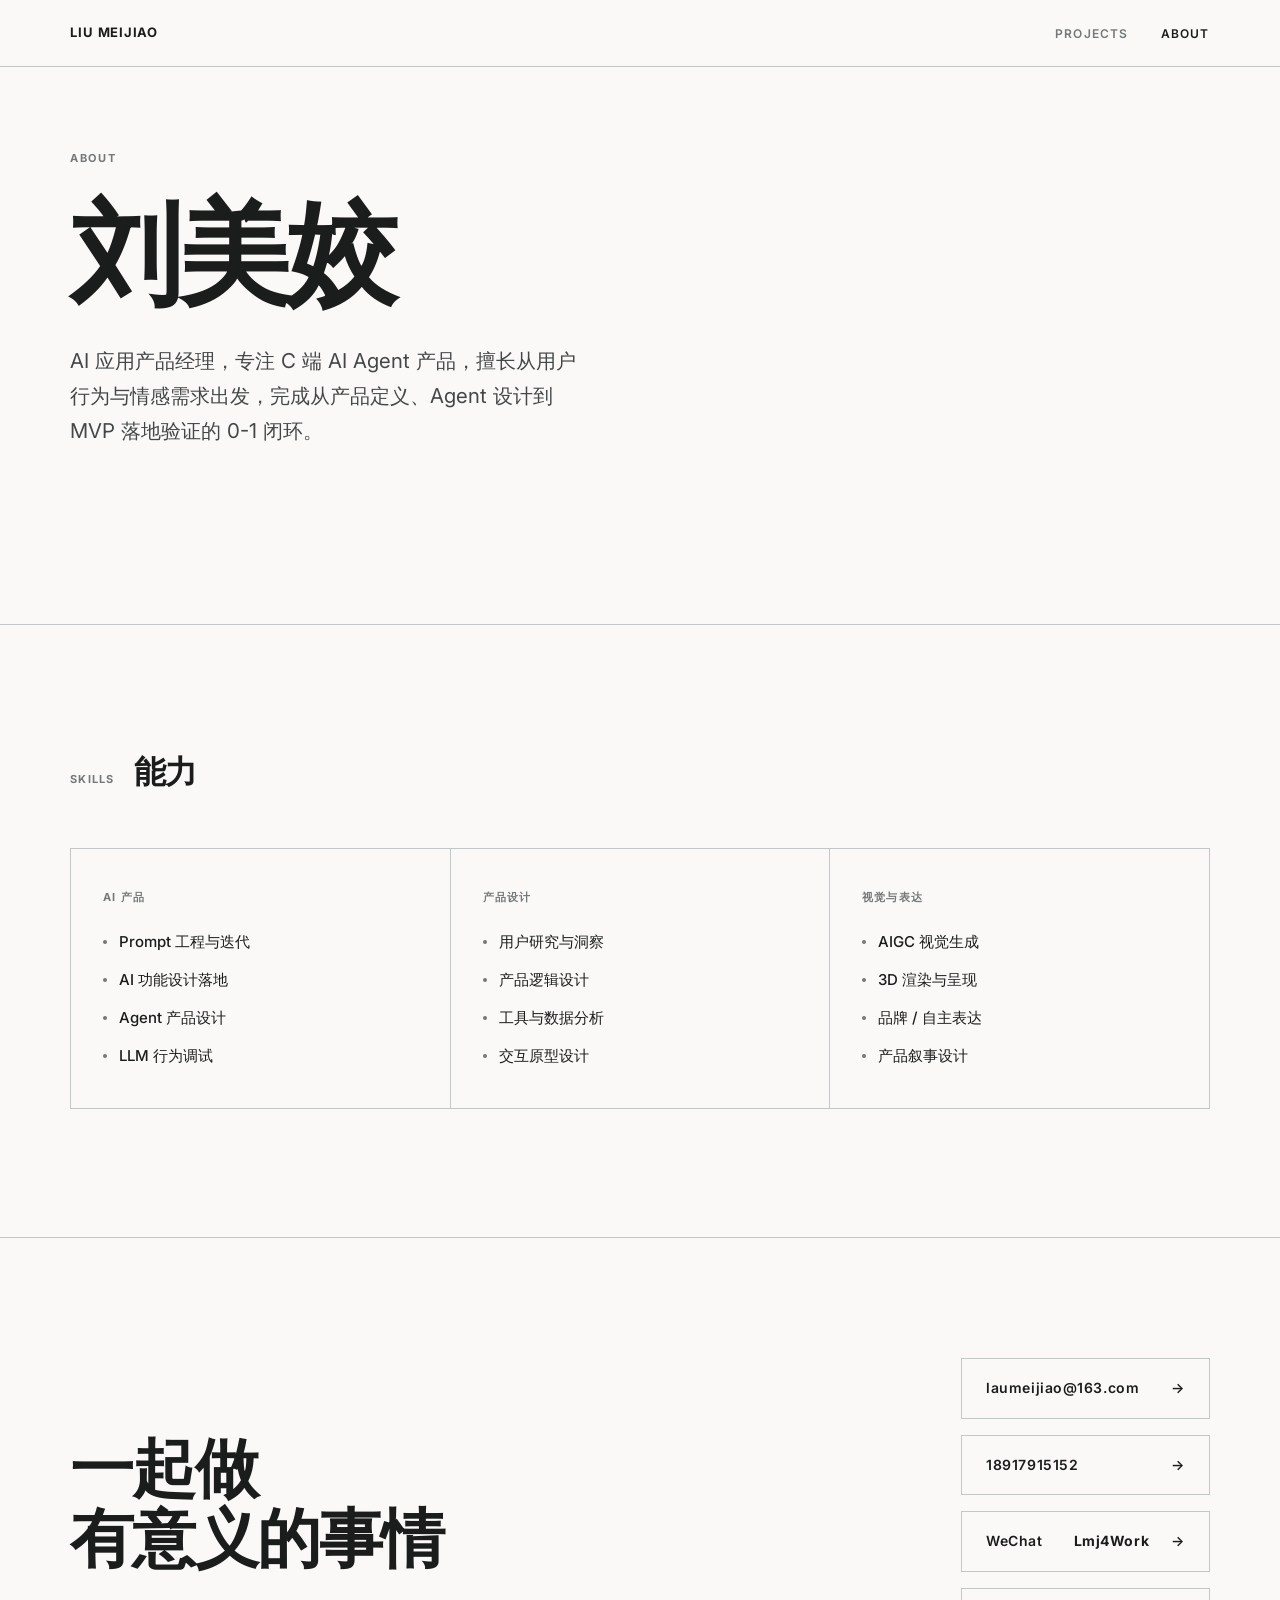
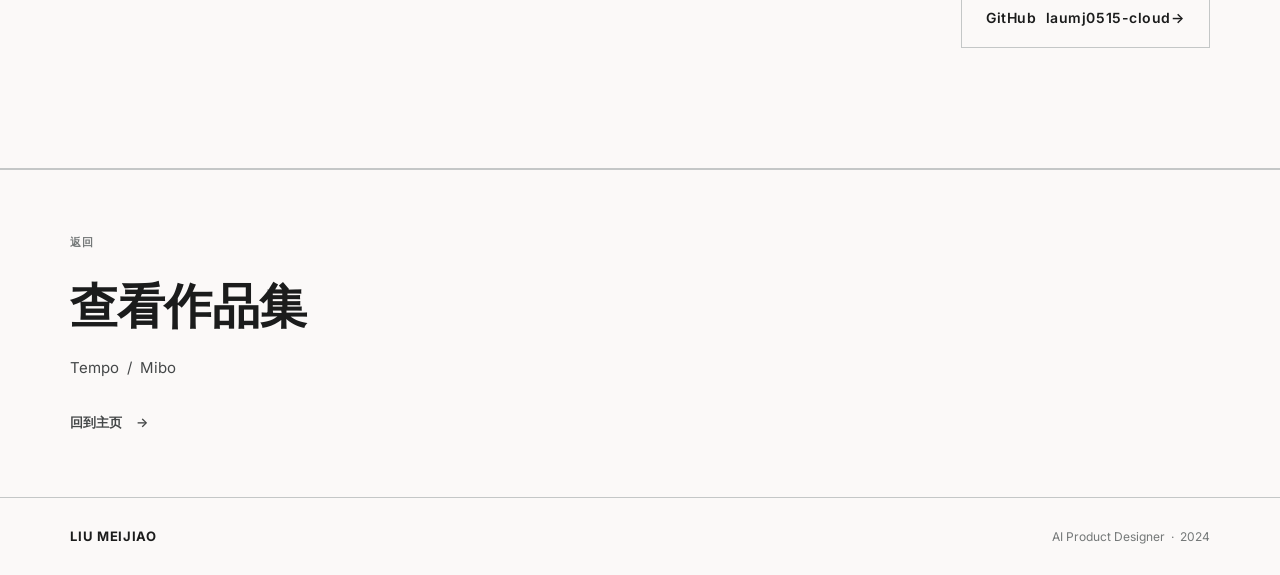
==== about.html @ 86ab89c8 "Initial commit — portfolio with AI chat" ====
<!DOCTYPE html>
<html lang="zh-CN">
<head>
  <meta charset="UTF-8">
  <meta name="viewport" content="width=device-width, initial-scale=1.0">
  <title>About — 刘美姣</title>
  <link rel="stylesheet" href="style.css">
</head>
<body>

  <nav class="nav">
    <a href="index.html" class="nav-logo">Liu Meijiao</a>
    <ul class="nav-links">
      <li><a href="index.html#projects">Projects</a></li>
      <li><a href="about.html" class="active">About</a></li>
    </ul>
  </nav>

  <!-- HERO -->
  <header class="page-hero">
    <p class="ph-label reveal">About</p>
    <h1 class="ph-title reveal">刘美姣</h1>
    <p class="ph-desc reveal">
      AI 应用产品经理，专注 C 端 AI Agent 产品，擅长从用户行为与情感需求出发，完成从产品定义、Agent 设计到 MVP 落地验证的 0-1 闭环。
    </p>
  </header>

  <!-- SKILLS -->
  <section class="section reveal">
    <div class="section-header">
      <span class="s-num">Skills</span>
      <h2 class="s-title">能力</h2>
    </div>
    <div class="skill-grid">
      <div class="skill-col">
        <h3>AI 产品</h3>
        <ul>
          <li>Prompt 工程与迭代</li>
          <li>AI 功能设计落地</li>
          <li>Agent 产品设计</li>
          <li>LLM 行为调试</li>
        </ul>
      </div>
      <div class="skill-col">
        <h3>产品设计</h3>
        <ul>
          <li>用户研究与洞察</li>
          <li>产品逻辑设计</li>
          <li>工具与数据分析</li>
          <li>交互原型设计</li>
        </ul>
      </div>
      <div class="skill-col">
        <h3>视觉与表达</h3>
        <ul>
          <li>AIGC 视觉生成</li>
          <li>3D 渲染与呈现</li>
          <li>品牌 / 自主表达</li>
          <li>产品叙事设计</li>
        </ul>
      </div>
    </div>
  </section>

  <!-- CONTACT -->
  <section class="contact-section reveal">
    <h2 class="contact-title">一起做<br>有意义的事情</h2>
    <div class="contact-links">
      <a href="mailto:laumeijiao@163.com" class="contact-link">laumeijiao@163.com</a>
      <a href="tel:18917915152" class="contact-link">18917915152</a>
      <div class="contact-link" style="cursor:default;">WeChat &nbsp;<strong>Lmj4Work</strong></div>
      <a href="https://github.com/laumj0515-cloud" target="_blank" class="contact-link">GitHub &nbsp;laumj0515-cloud</a>
    </div>
  </section>

  <!-- BACK TO PROJECTS -->
  <a href="index.html" class="next-card" style="border-top: 1px solid var(--outline);">
    <p class="nc-label">返回</p>
    <h2 class="nc-title">查看作品集</h2>
    <p class="nc-sub">Tempo &nbsp;/&nbsp; Mibo</p>
    <span class="nc-arrow">回到主页</span>
  </a>

  <footer>
    <span class="f-logo">Liu Meijiao</span>
    <span class="f-copy">AI Product Designer &nbsp;·&nbsp; 2024</span>
  </footer>

  <script>
    const io = new IntersectionObserver(entries => {
      entries.forEach(e => { if (e.isIntersecting) { e.target.classList.add('visible'); io.unobserve(e.target); } });
    }, { threshold: 0.05 });
    document.querySelectorAll('.reveal').forEach(el => io.observe(el));
    setTimeout(() => {
      document.querySelectorAll('.reveal:not(.visible)').forEach(el => {
        if (el.getBoundingClientRect().top < window.innerHeight * 1.1) el.classList.add('visible');
      });
    }, 50);
  </script>

</body>
</html>
---- style.css ----
@import url('https://fonts.googleapis.com/css2?family=Inter:ital,wght@0,300;0,400;0,500;0,600;0,700;0,800;0,900;1,400&display=swap');

/* =========================================
   DESIGN SYSTEM — Meijiao Portfolio
   ========================================= */

:root {
  --bg:           #fbf9f8;
  --ink:          #1b1c1c;
  --ink-2:        #444748;
  --ink-3:        #747878;
  --outline:      #c4c7c7;
  --surface-low:  #f5f3f3;
  --surface:      #efeded;
  --dark:         #1b1c1c;
  --dark-2:       #303031;
  --mibo-warm:    #f5ede0;

  --font: 'Inter', 'PingFang SC', -apple-system, sans-serif;

  --margin:    clamp(24px, 5.5vw, 80px);
  --max-w:     1440px;
  --ease:      cubic-bezier(0.16, 1, 0.3, 1);
}

*, *::before, *::after { box-sizing: border-box; margin: 0; padding: 0; }

html { scroll-behavior: smooth; }

body {
  background: var(--bg);
  color: var(--ink);
  font-family: var(--font);
  font-size: 16px;
  line-height: 1.6;
  -webkit-font-smoothing: antialiased;
  overflow-x: hidden;
}

img { display: block; width: 100%; height: auto; }
a { color: inherit; text-decoration: none; }

/* ——— Fade-in ——— */
.reveal {
  opacity: 0;
  transform: translateY(24px);
  transition: opacity 0.7s var(--ease), transform 0.7s var(--ease);
}
.reveal.visible {
  opacity: 1;
  transform: none;
}

/* ——————————————————————————
   NAV
—————————————————————————— */
.nav {
  position: fixed;
  top: 0; left: 0; right: 0;
  z-index: 100;
  display: flex;
  align-items: center;
  justify-content: space-between;
  padding: 20px var(--margin);
  background: rgba(251,249,248,0.92);
  backdrop-filter: blur(12px);
  border-bottom: 1px solid var(--outline);
}
.nav-logo {
  font-size: 13px;
  font-weight: 700;
  letter-spacing: 0.06em;
  text-transform: uppercase;
}
.nav-links {
  display: flex;
  gap: 32px;
  list-style: none;
}
.nav-links a {
  font-size: 12px;
  font-weight: 600;
  letter-spacing: 0.1em;
  text-transform: uppercase;
  color: var(--ink-3);
  transition: color 0.2s;
}
.nav-links a:hover,
.nav-links a.active { color: var(--ink); }

/* ——————————————————————————
   HOME — HERO
—————————————————————————— */
.home-hero {
  min-height: 100svh;
  display: grid;
  grid-template-rows: 1fr auto;
  padding: 120px var(--margin) 72px;
  border-bottom: 1px solid var(--outline);
}
.home-hero-inner {
  display: flex;
  flex-direction: column;
  justify-content: flex-end;
  padding-bottom: 64px;
}
.hero-label {
  font-size: 11px;
  font-weight: 700;
  letter-spacing: 0.14em;
  text-transform: uppercase;
  color: var(--ink-3);
  margin-bottom: 40px;
}
.hero-title {
  font-size: clamp(52px, 9vw, 128px);
  font-weight: 900;
  line-height: 1.0;
  letter-spacing: -0.04em;
  max-width: 840px;
}
.hero-title .dim { color: var(--ink-3); font-weight: 300; }
.hero-sub {
  margin-top: 40px;
  font-size: clamp(15px, 1.4vw, 18px);
  font-weight: 400;
  line-height: 1.7;
  color: var(--ink-2);
  max-width: 400px;
}
.hero-scroll-hint {
  display: flex;
  align-items: center;
  gap: 14px;
  font-size: 11px;
  font-weight: 600;
  letter-spacing: 0.1em;
  text-transform: uppercase;
  color: var(--ink-3);
}
.hero-scroll-hint::before {
  content: '';
  display: block;
  width: 36px;
  height: 1px;
  background: var(--ink-3);
}

/* ——————————————————————————
   HOME — PROJECT CARDS
—————————————————————————— */
.projects-grid {
  display: grid;
  grid-template-columns: 1fr 1fr;
  border-bottom: 1px solid var(--outline);
}

.pc {
  position: relative;
  display: flex;
  flex-direction: column;
  justify-content: flex-end;
  padding: 64px var(--margin);
  min-height: 520px;
  overflow: hidden;
  cursor: pointer;
  transition: background 0.4s var(--ease);
  border-top: none;
}
.pc + .pc { border-left: 1px solid var(--outline); }

/* Temple card — dark */
.pc--tempo {
  background: var(--dark);
  color: var(--bg);
}
.pc--tempo:hover { background: #262727; }
.pc--tempo .pc-num { color: rgba(251,249,248,0.3); }
.pc--tempo .pc-sub { color: rgba(251,249,248,0.55); }
.pc--tempo .pc-tag { color: rgba(251,249,248,0.35); }
.pc--tempo .pc-arrow { color: rgba(251,249,248,0.75); }

/* Mibo card — light */
.pc--mibo:hover { background: var(--surface-low); }

.pc-ghost {
  position: absolute;
  bottom: -30px;
  right: -16px;
  font-size: clamp(140px, 22vw, 280px);
  font-weight: 900;
  line-height: 1;
  letter-spacing: -0.06em;
  opacity: 0.045;
  pointer-events: none;
  user-select: none;
}

.pc-num {
  font-size: 11px;
  font-weight: 700;
  letter-spacing: 0.1em;
  text-transform: uppercase;
  color: var(--ink-3);
  margin-bottom: 20px;
}
.pc-title {
  font-size: clamp(32px, 4.5vw, 56px);
  font-weight: 900;
  line-height: 1.05;
  letter-spacing: -0.03em;
  margin-bottom: 14px;
}
.pc-sub {
  font-size: 15px;
  line-height: 1.65;
  color: var(--ink-2);
  max-width: 340px;
  margin-bottom: 36px;
}
.pc-tag {
  font-size: 11px;
  font-weight: 600;
  letter-spacing: 0.1em;
  text-transform: uppercase;
  color: var(--ink-3);
  margin-bottom: 40px;
}
.pc-arrow {
  display: inline-flex;
  align-items: center;
  gap: 14px;
  font-size: 13px;
  font-weight: 600;
  letter-spacing: 0.04em;
  color: var(--ink-2);
  transition: gap 0.25s var(--ease);
}
.pc-arrow::after { content: '→'; }
.pc:hover .pc-arrow { gap: 22px; }

/* ——————————————————————————
   PAGE HERO (inner pages)
—————————————————————————— */
.page-hero {
  padding: calc(var(--margin) + 80px) var(--margin) calc(var(--margin) * 2.5);
  border-bottom: 1px solid var(--outline);
}
.page-hero--warm { background: var(--mibo-warm); }

.ph-label {
  font-size: 11px;
  font-weight: 700;
  letter-spacing: 0.14em;
  text-transform: uppercase;
  color: var(--ink-3);
  margin-bottom: 28px;
}
.ph-title {
  font-size: clamp(48px, 9vw, 112px);
  font-weight: 900;
  line-height: 1.0;
  letter-spacing: -0.04em;
  margin-bottom: 36px;
}
.ph-desc {
  font-size: clamp(16px, 1.6vw, 21px);
  font-weight: 400;
  line-height: 1.7;
  color: var(--ink-2);
  max-width: 520px;
}

/* ——————————————————————————
   SECTION
—————————————————————————— */
.section {
  padding: clamp(72px, 10vw, 140px) var(--margin);
  border-bottom: 1px solid var(--outline);
}
.section-header {
  display: flex;
  align-items: baseline;
  gap: 20px;
  margin-bottom: 56px;
}
.s-num {
  font-size: 11px;
  font-weight: 700;
  letter-spacing: 0.1em;
  text-transform: uppercase;
  color: var(--ink-3);
  flex-shrink: 0;
  min-width: 32px;
}
.s-title {
  font-size: clamp(22px, 3vw, 32px);
  font-weight: 700;
  letter-spacing: -0.02em;
  line-height: 1.2;
}

/* ——————————————————————————
   QUOTE BLOCK
—————————————————————————— */
.quote-block {
  font-size: clamp(20px, 3vw, 30px);
  font-weight: 700;
  line-height: 1.5;
  letter-spacing: -0.01em;
  max-width: 720px;
  padding-left: 32px;
  border-left: 3px solid var(--ink);
}

/* ——————————————————————————
   USER ROWS
—————————————————————————— */
.user-rows {
  display: flex;
  flex-direction: column;
  gap: 1px;
  background: var(--outline);
  border: 1px solid var(--outline);
  max-width: 720px;
}
.user-row {
  display: flex;
  align-items: center;
  gap: 28px;
  padding: 22px 28px;
  background: var(--bg);
  transition: background 0.15s;
}
.user-row:hover { background: var(--surface-low); }
.ur-tag {
  font-size: 10px;
  font-weight: 700;
  letter-spacing: 0.08em;
  color: var(--ink-3);
  width: 18px;
  flex-shrink: 0;
}
.ur-text {
  font-size: 17px;
  font-weight: 500;
}

/* ——————————————————————————
   MECHANISM 2-COL
—————————————————————————— */
.two-col {
  display: grid;
  grid-template-columns: 1.1fr 1fr;
  gap: 80px;
  align-items: start;
}
.mechanism-text p {
  font-size: clamp(16px, 1.8vw, 20px);
  line-height: 1.75;
  color: var(--ink-2);
  margin-bottom: 28px;
}
.mechanism-text p strong { color: var(--ink); }
.mechanism-text p:last-child { margin-bottom: 0; }

.examples-label {
  font-size: 11px;
  font-weight: 700;
  letter-spacing: 0.1em;
  text-transform: uppercase;
  color: var(--ink-3);
  margin-bottom: 20px;
}
.example-row {
  display: flex;
  align-items: center;
  gap: 20px;
  padding: 18px 0;
  border-bottom: 1px solid var(--outline);
}
.example-row:first-of-type { border-top: 1px solid var(--outline); }
.ex-from {
  font-size: 15px;
  font-weight: 500;
  color: var(--ink-3);
  text-decoration: line-through;
  text-decoration-color: var(--outline);
  flex: 1;
}
.ex-arrow { font-size: 16px; color: var(--outline); flex-shrink: 0; }
.ex-to { font-size: 15px; font-weight: 700; flex: 1; }

/* ——————————————————————————
   PRODUCT LOOP
—————————————————————————— */
.loop-wrap {
  max-width: 640px;
}
.loop-step {
  display: flex;
  align-items: flex-start;
  gap: 28px;
  padding: 28px 0;
  border-bottom: 1px solid var(--outline);
}
.loop-step:last-child { border-bottom: none; }
.ls-num {
  font-size: 11px;
  font-weight: 700;
  letter-spacing: 0.06em;
  color: var(--ink-3);
  padding-top: 4px;
  flex-shrink: 0;
  width: 28px;
}
.ls-title {
  font-size: 18px;
  font-weight: 700;
  margin-bottom: 4px;
  letter-spacing: -0.01em;
}
.ls-desc {
  font-size: 14px;
  line-height: 1.6;
  color: var(--ink-2);
}

/* ——————————————————————————
   FEATURE GRID
—————————————————————————— */
.feature-grid {
  display: grid;
  grid-template-columns: repeat(4, 1fr);
  gap: 1px;
  background: var(--outline);
  border: 1px solid var(--outline);
}
.feature-grid--3 { grid-template-columns: repeat(3, 1fr); }
.feature-item {
  background: var(--bg);
  padding: 36px 28px;
  transition: background 0.2s;
}
.feature-item:hover { background: var(--surface-low); }
.fi-num {
  font-size: 10px;
  font-weight: 700;
  letter-spacing: 0.1em;
  text-transform: uppercase;
  color: var(--ink-3);
  margin-bottom: 14px;
}
.fi-title {
  font-size: 16px;
  font-weight: 700;
  line-height: 1.4;
}

/* ——————————————————————————
   HIGHLIGHT (dark block)
—————————————————————————— */
.highlight {
  padding: clamp(72px, 10vw, 120px) var(--margin);
  background: var(--dark);
  color: var(--bg);
  border-bottom: 1px solid var(--dark-2);
}
.highlight--warm { background: #2a1c0e; }
.hl-label {
  font-size: 11px;
  font-weight: 700;
  letter-spacing: 0.14em;
  text-transform: uppercase;
  color: rgba(251,249,248,0.3);
  margin-bottom: 40px;
}
.hl-text {
  font-size: clamp(22px, 3.5vw, 40px);
  font-weight: 700;
  line-height: 1.5;
  letter-spacing: -0.01em;
  max-width: 720px;
}
.hl-text em {
  font-style: normal;
  color: rgba(251,249,248,0.45);
  font-weight: 400;
}

/* ——————————————————————————
   IMAGE LAYOUTS
—————————————————————————— */
.img-full { width: 100%; display: block; }
.img-half {
  display: grid;
  grid-template-columns: 1fr 1fr;
}
.img-half img { height: 100%; object-fit: cover; }

/* ——————————————————————————
   NEXT PROJECT CARD
—————————————————————————— */
.next-card {
  display: flex;
  flex-direction: column;
  justify-content: flex-end;
  padding: 64px var(--margin);
  min-height: 320px;
  border-top: 1px solid var(--outline);
  cursor: pointer;
  position: relative;
  overflow: hidden;
  transition: background 0.3s var(--ease);
}
.next-card:hover { background: var(--surface-low); }
.next-card .nc-label {
  font-size: 11px;
  font-weight: 700;
  letter-spacing: 0.1em;
  text-transform: uppercase;
  color: var(--ink-3);
  margin-bottom: 16px;
}
.next-card .nc-title {
  font-size: clamp(28px, 4vw, 48px);
  font-weight: 900;
  letter-spacing: -0.02em;
  margin-bottom: 12px;
}
.next-card .nc-sub {
  font-size: 15px;
  color: var(--ink-2);
  margin-bottom: 32px;
}
.next-card .nc-arrow {
  display: inline-flex;
  align-items: center;
  gap: 14px;
  font-size: 13px;
  font-weight: 600;
  color: var(--ink-2);
  transition: gap 0.25s var(--ease);
}
.next-card .nc-arrow::after { content: '→'; }
.next-card:hover .nc-arrow { gap: 22px; }

/* ——————————————————————————
   ABOUT PAGE
—————————————————————————— */
.skill-grid {
  display: grid;
  grid-template-columns: repeat(3, 1fr);
  gap: 1px;
  background: var(--outline);
  border: 1px solid var(--outline);
}
.skill-col {
  background: var(--bg);
  padding: 40px 32px;
}
.skill-col h3 {
  font-size: 11px;
  font-weight: 700;
  letter-spacing: 0.1em;
  text-transform: uppercase;
  color: var(--ink-3);
  margin-bottom: 24px;
}
.skill-col ul { list-style: none; display: flex; flex-direction: column; gap: 14px; }
.skill-col li {
  font-size: 15px;
  font-weight: 500;
  display: flex;
  align-items: center;
  gap: 12px;
}
.skill-col li::before {
  content: '';
  width: 4px; height: 4px;
  background: var(--ink-3);
  border-radius: 50%;
  flex-shrink: 0;
}

/* ——————————————————————————
   CONTACT
—————————————————————————— */
.contact-section {
  padding: clamp(72px, 10vw, 120px) var(--margin);
  display: flex;
  align-items: center;
  justify-content: space-between;
  gap: 64px;
  border-bottom: 1px solid var(--outline);
}
.contact-title {
  font-size: clamp(32px, 5vw, 64px);
  font-weight: 900;
  letter-spacing: -0.03em;
  line-height: 1.1;
}
.contact-links { display: flex; flex-direction: column; gap: 16px; min-width: 200px; }
.contact-link {
  display: flex;
  align-items: center;
  justify-content: space-between;
  padding: 18px 24px;
  border: 1px solid var(--outline);
  font-size: 14px;
  font-weight: 600;
  letter-spacing: 0.04em;
  transition: all 0.2s;
}
.contact-link::after { content: '→'; }
.contact-link:hover {
  background: var(--ink);
  color: var(--bg);
  border-color: var(--ink);
}

/* ——————————————————————————
   FOOTER
—————————————————————————— */
footer {
  padding: 28px var(--margin);
  border-top: 1px solid var(--outline);
  display: flex;
  align-items: center;
  justify-content: space-between;
}
.f-logo {
  font-size: 13px;
  font-weight: 700;
  letter-spacing: 0.05em;
  text-transform: uppercase;
}
.f-copy {
  font-size: 12px;
  color: var(--ink-3);
}

/* ——————————————————————————
   RESPONSIVE
—————————————————————————— */
@media (max-width: 960px) {
  .projects-grid { grid-template-columns: 1fr; }
  .pc + .pc { border-left: none; border-top: 1px solid var(--outline); }
  .two-col { grid-template-columns: 1fr; gap: 48px; }
  .feature-grid { grid-template-columns: 1fr 1fr; }
  .feature-grid--3 { grid-template-columns: 1fr 1fr; }
  .img-half { grid-template-columns: 1fr; }
  .skill-grid { grid-template-columns: 1fr; }
  .contact-section { flex-direction: column; align-items: flex-start; }
}

@media (max-width: 600px) {
  .feature-grid,
  .feature-grid--3 { grid-template-columns: 1fr; }
  .nav-links li:last-child { display: none; }
  .pc-ghost { display: none; }
}
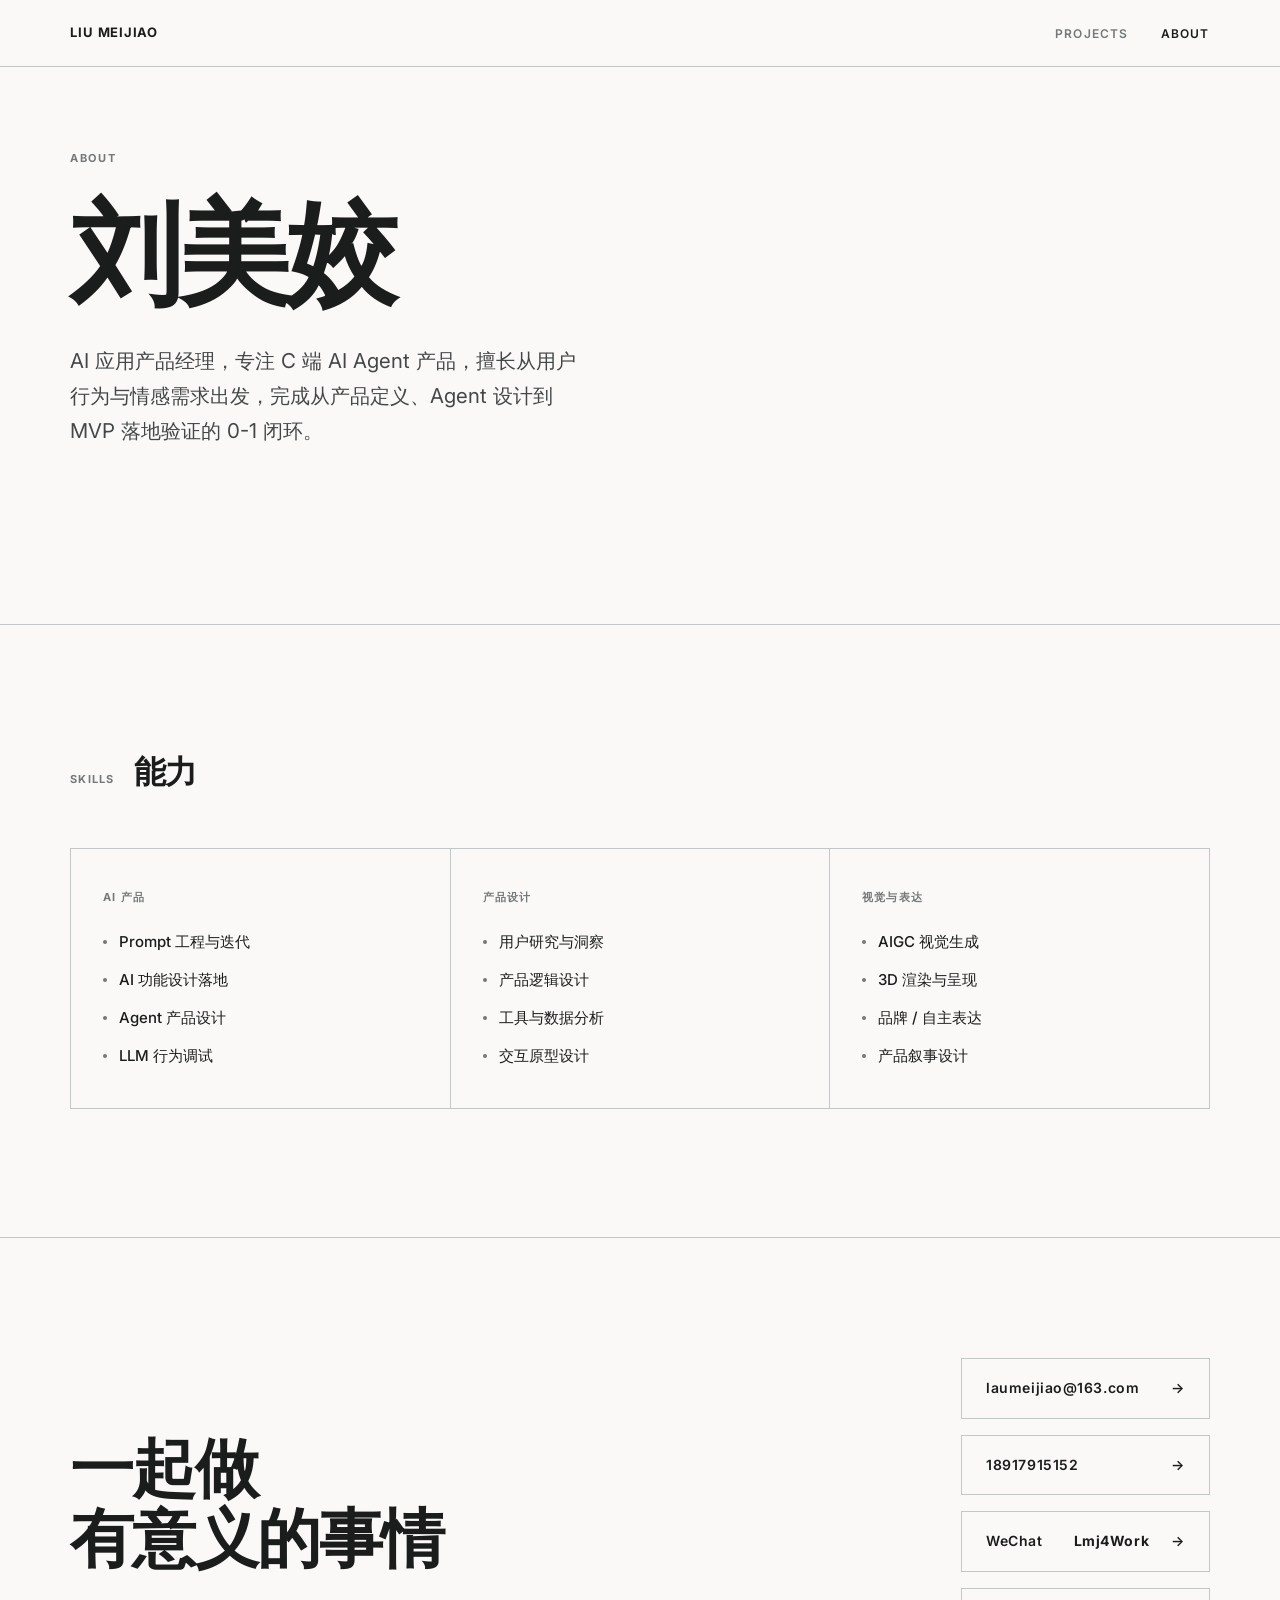
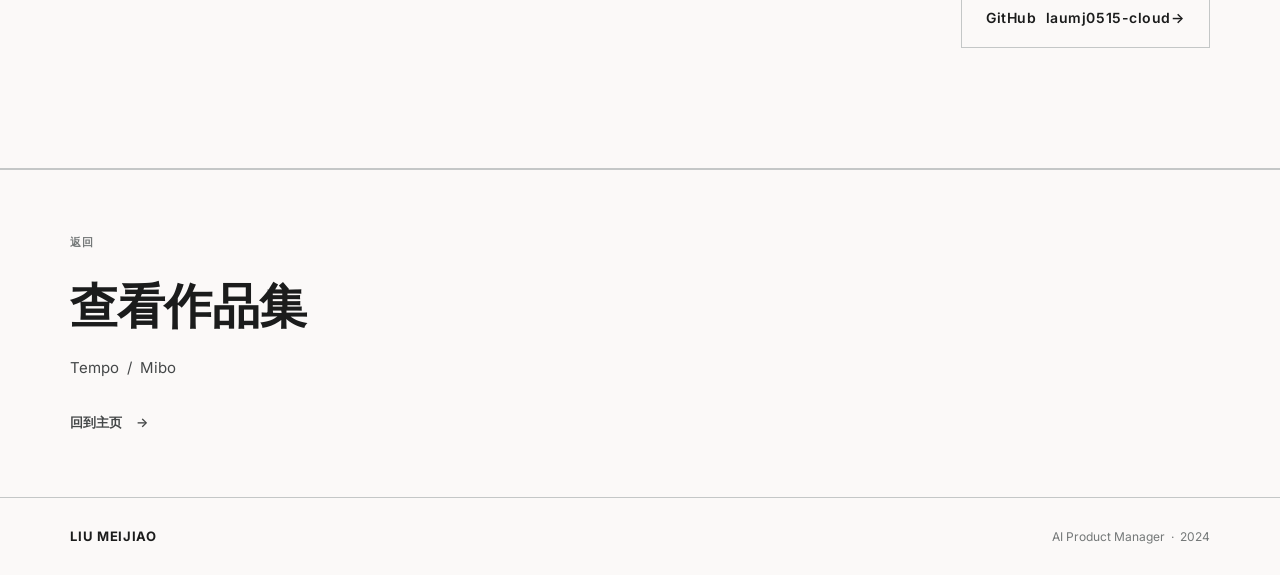
==== commit 1f3316eb: "Update portfolio title to AI product manager" ====
--- a/about.html
+++ b/about.html
@@ -83,7 +83,7 @@
 
   <footer>
     <span class="f-logo">Liu Meijiao</span>
-    <span class="f-copy">AI Product Designer &nbsp;·&nbsp; 2024</span>
+    <span class="f-copy">AI Product Manager &nbsp;·&nbsp; 2024</span>
   </footer>
 
   <script>
--- a/style.css
+++ b/style.css
@@ -660,3 +660,587 @@
   .nav-links li:last-child { display: none; }
   .pc-ghost { display: none; }
 }
+
+/* =========================================
+   HOME INTERACTION UPGRADE
+   ========================================= */
+
+.cursor-glow {
+  position: fixed;
+  left: 0;
+  top: 0;
+  width: 360px;
+  height: 360px;
+  border-radius: 50%;
+  pointer-events: none;
+  z-index: 999;
+  opacity: 0;
+  transform: translate3d(-50%, -50%, 0);
+  background:
+    radial-gradient(circle, rgba(82,104,183,0.16) 0%, rgba(210,197,183,0.1) 34%, rgba(255,255,255,0) 68%);
+  filter: blur(12px);
+  mix-blend-mode: multiply;
+  transition: opacity 0.25s var(--ease);
+}
+body.cursor-ready .cursor-glow { opacity: 1; }
+
+.home-hero--gallery {
+  min-height: 100svh;
+  padding: 112px var(--margin) 56px;
+  background:
+    linear-gradient(120deg, rgba(255,255,255,0.72), rgba(242,239,233,0.72)),
+    radial-gradient(circle at 80% 16%, rgba(82,104,183,0.1), transparent 38%);
+}
+.home-hero--gallery .home-hero-inner {
+  display: grid;
+  grid-template-columns: minmax(0, 0.88fr) minmax(420px, 1.12fr);
+  align-items: end;
+  gap: clamp(36px, 6vw, 88px);
+  padding-bottom: 48px;
+}
+.hero-copy { position: relative; z-index: 2; }
+.hero-stage {
+  position: relative;
+  border: 1px solid rgba(27,28,28,0.16);
+  background: rgba(255,255,255,0.56);
+  box-shadow: 0 34px 110px rgba(27,28,28,0.12);
+  overflow: hidden;
+  aspect-ratio: 16 / 9;
+  isolation: isolate;
+}
+.hero-stage::before {
+  content: '';
+  position: absolute;
+  inset: 0;
+  z-index: 2;
+  background: linear-gradient(180deg, rgba(251,249,248,0), rgba(251,249,248,0.16));
+  pointer-events: none;
+}
+.hero-stage img {
+  height: 100%;
+  object-fit: cover;
+  transform: scale(1.02);
+  transition: transform 1.1s var(--ease);
+}
+.hero-stage:hover img { transform: scale(1.055); }
+.hero-stage-card {
+  position: absolute;
+  z-index: 3;
+  min-width: 190px;
+  padding: 14px 16px;
+  border: 1px solid rgba(255,255,255,0.5);
+  background: rgba(251,249,248,0.64);
+  backdrop-filter: blur(14px);
+  box-shadow: 0 18px 44px rgba(27,28,28,0.12);
+}
+.hero-stage-card span {
+  display: block;
+  margin-bottom: 4px;
+  font-size: 10px;
+  font-weight: 800;
+  letter-spacing: 0.16em;
+  color: var(--ink-3);
+}
+.hero-stage-card strong {
+  font-size: 13px;
+  letter-spacing: 0.04em;
+}
+.hero-stage-card--top { top: 22px; right: 22px; }
+.hero-stage-card--bottom { left: 22px; bottom: 22px; }
+
+.projects-showcase {
+  padding: clamp(76px, 9vw, 128px) var(--margin);
+  border-bottom: 1px solid var(--outline);
+  background: var(--bg);
+}
+.showcase-heading {
+  max-width: 820px;
+  margin-bottom: 44px;
+}
+.showcase-heading p,
+.labs-label {
+  font-size: 11px;
+  font-weight: 800;
+  letter-spacing: 0.16em;
+  text-transform: uppercase;
+  color: var(--ink-3);
+  margin-bottom: 14px;
+}
+.showcase-heading h2,
+.labs-copy h2 {
+  font-size: clamp(30px, 5vw, 64px);
+  line-height: 1;
+  letter-spacing: -0.04em;
+  max-width: 760px;
+}
+.projects-grid--cinematic {
+  gap: 1px;
+  border: 1px solid var(--outline);
+  background: var(--outline);
+}
+.projects-grid--cinematic .pc {
+  border: none;
+  min-height: 640px;
+}
+.pc--visual {
+  isolation: isolate;
+  padding-top: 320px;
+}
+.pc--visual::before {
+  content: '';
+  position: absolute;
+  inset: 0;
+  z-index: 1;
+  background: linear-gradient(180deg, rgba(27,28,28,0), rgba(27,28,28,0.74));
+  opacity: 0;
+  transition: opacity 0.45s var(--ease);
+}
+.pc--visual .pc-visual {
+  position: absolute;
+  inset: 0;
+  z-index: 0;
+  background-image: var(--preview);
+  background-size: cover;
+  background-position: center;
+  opacity: 0.42;
+  filter: grayscale(0.18) saturate(0.84);
+  transform: scale(1.01);
+  transition: opacity 0.55s var(--ease), transform 0.75s var(--ease), filter 0.55s var(--ease);
+}
+.pc--visual > :not(.pc-visual) {
+  position: relative;
+  z-index: 2;
+}
+.pc--visual:hover::before { opacity: 1; }
+.pc--visual:hover .pc-visual {
+  opacity: 0.78;
+  filter: none;
+  transform: scale(1.06);
+}
+.pc--mibo.pc--visual::before {
+  background: linear-gradient(180deg, rgba(251,249,248,0), rgba(251,249,248,0.82));
+}
+.pc--mibo.pc--visual .pc-visual { opacity: 0.5; }
+
+.labs-showcase {
+  display: grid;
+  grid-template-columns: minmax(0, 1.15fr) minmax(320px, 0.85fr);
+  gap: clamp(32px, 5vw, 72px);
+  align-items: center;
+  padding: clamp(72px, 10vw, 128px) var(--margin);
+  border-bottom: 1px solid var(--outline);
+  background: #f2efe9;
+}
+.labs-visual {
+  border: 1px solid rgba(27,28,28,0.16);
+  overflow: hidden;
+  background: #fff;
+  box-shadow: 0 30px 90px rgba(27,28,28,0.1);
+}
+.labs-visual img {
+  height: 100%;
+  object-fit: cover;
+  transition: transform 0.9s var(--ease);
+}
+.labs-showcase:hover .labs-visual img { transform: scale(1.035); }
+.labs-copy > p:not(.labs-label) {
+  margin-top: 22px;
+  max-width: 460px;
+  color: var(--ink-2);
+}
+.labs-list {
+  margin-top: 34px;
+  display: grid;
+  border: 1px solid var(--outline);
+  background: var(--outline);
+  gap: 1px;
+}
+.lab-item {
+  display: grid;
+  grid-template-columns: 44px 1fr;
+  gap: 10px 18px;
+  padding: 22px;
+  border: 0;
+  width: 100%;
+  background: rgba(251,249,248,0.76);
+  color: inherit;
+  font: inherit;
+  text-align: left;
+  cursor: pointer;
+  transition: background 0.25s var(--ease), transform 0.25s var(--ease);
+}
+.lab-item:hover,
+.lab-item:focus,
+.lab-item:focus-visible {
+  background: #fff;
+  transform: translateX(6px);
+  outline: none;
+}
+.lab-item span {
+  grid-row: span 3;
+  font-size: 11px;
+  font-weight: 800;
+  color: var(--ink-3);
+  letter-spacing: 0.12em;
+}
+.lab-item strong {
+  font-size: 18px;
+  line-height: 1.15;
+}
+.lab-item em {
+  color: var(--ink-3);
+  font-size: 12px;
+  font-style: normal;
+}
+.lab-desc {
+  grid-column: 2;
+  max-height: 0;
+  margin: 0;
+  color: var(--ink-2);
+  font-size: 13px;
+  line-height: 1.72;
+  opacity: 0;
+  overflow: hidden;
+  transform: translateY(-4px);
+  transition: max-height 0.35s var(--ease), opacity 0.25s var(--ease), transform 0.25s var(--ease);
+}
+.lab-item:hover .lab-desc,
+.lab-item:focus .lab-desc,
+.lab-item:focus-visible .lab-desc {
+  max-height: 180px;
+  opacity: 1;
+  transform: translateY(0);
+}
+
+@media (max-width: 980px) {
+  .home-hero--gallery .home-hero-inner,
+  .labs-showcase {
+    grid-template-columns: 1fr;
+  }
+  .hero-stage { min-height: 320px; }
+  .pc--visual { padding-top: 260px; }
+}
+
+@media (max-width: 600px) {
+  .cursor-glow { display: none; }
+  .home-hero--gallery { padding-top: 96px; }
+  .hero-stage-card { display: none; }
+  .projects-grid--cinematic .pc { min-height: 560px; }
+  .labs-showcase { padding-bottom: 88px; }
+  .nav-links { display: none; }
+  #aiChatBtn {
+    right: 16px !important;
+    bottom: 16px !important;
+    width: 52px !important;
+    height: 52px !important;
+    justify-content: center !important;
+    padding: 0 !important;
+  }
+  #aiChatBtn span { display: none !important; }
+}
+
+/* =========================================================
+   MIBO INTERFACE CAROUSEL
+   ========================================================= */
+.mibo-interface-showcase {
+  max-width: 100%;
+  padding: 96px max(24px, calc((100vw - 1240px) / 2));
+  overflow: hidden;
+  background:
+    radial-gradient(circle at 18% 18%, rgba(210,197,183,0.42), transparent 34%),
+    linear-gradient(135deg, #f7f0e8 0%, #eee2d4 100%);
+  display: grid;
+  grid-template-columns: minmax(260px, 0.34fr) minmax(0, 0.66fr);
+  gap: 48px;
+  align-items: center;
+}
+.mi-copy {
+  max-width: 420px;
+}
+.mi-label {
+  font-size: 11px;
+  font-weight: 800;
+  letter-spacing: 0.14em;
+  text-transform: uppercase;
+  color: #9a7f62;
+  margin-bottom: 18px;
+}
+.mi-copy h2 {
+  font-size: clamp(34px, 4.4vw, 68px);
+  line-height: 0.98;
+  letter-spacing: 0;
+  margin-bottom: 22px;
+}
+.mi-copy p:last-child {
+  color: #6b5540;
+  font-size: 16px;
+  line-height: 1.8;
+}
+.mi-carousel {
+  min-width: 0;
+}
+.mi-viewport {
+  overflow-x: auto;
+  overscroll-behavior-x: contain;
+  scroll-snap-type: x mandatory;
+  scroll-behavior: smooth;
+  scrollbar-width: none;
+  outline: none;
+}
+.mi-viewport::-webkit-scrollbar {
+  display: none;
+}
+.mi-track {
+  display: flex;
+  gap: 22px;
+  align-items: stretch;
+}
+.mi-slide {
+  position: relative;
+  flex: 0 0 min(360px, 72vw);
+  aspect-ratio: 9 / 16;
+  overflow: hidden;
+  border: 1px solid rgba(255,255,255,0.72);
+  border-radius: 28px;
+  scroll-snap-align: start;
+  background: #f6efe6;
+  box-shadow: 0 28px 70px rgba(76,54,42,0.16);
+}
+.mi-slide img {
+  width: 100%;
+  height: 100%;
+  object-fit: cover;
+  object-position: top center;
+  display: block;
+  opacity: 0.96;
+  transition: transform 0.45s var(--ease);
+}
+.mi-slide:hover img {
+  transform: scale(1.025);
+}
+.mi-slide--workshop {
+  padding: 0;
+  background:
+    linear-gradient(180deg, rgba(242,239,233,0.16), rgba(242,239,233,0.92)),
+    radial-gradient(circle at 50% 28%, rgba(255,255,255,0.86), transparent 38%),
+    #eadfce;
+}
+.mi-slide--workshop::before {
+  content: '';
+  position: absolute;
+  inset: 0;
+  background-image:
+    linear-gradient(rgba(120,102,82,0.12) 1px, transparent 1px),
+    linear-gradient(90deg, rgba(120,102,82,0.12) 1px, transparent 1px);
+  background-size: 34px 34px;
+  opacity: 0.42;
+}
+.mi-phone-top {
+  position: absolute;
+  z-index: 3;
+  top: 18px;
+  left: 20px;
+  right: 20px;
+  display: flex;
+  align-items: center;
+  justify-content: space-between;
+  color: #5e4638;
+  font-size: 13px;
+  font-weight: 800;
+  letter-spacing: 0.04em;
+}
+.mi-phone-top::before {
+  content: '‹';
+  font-size: 32px;
+  font-weight: 300;
+  color: rgba(60,50,42,0.7);
+}
+.mi-phone-top i {
+  width: 76px;
+  height: 34px;
+  border-radius: 999px;
+  background: rgba(255,255,255,0.86);
+  box-shadow: inset 0 0 0 1px rgba(120,102,82,0.08);
+}
+.mi-slide--workshop .mi-workshop-cat {
+  position: absolute;
+  z-index: 2;
+  left: 50%;
+  top: 86px;
+  width: 42%;
+  height: auto;
+  max-height: 40%;
+  object-fit: contain;
+  object-position: center;
+  opacity: 1;
+  transform: translateX(-50%);
+}
+.mi-slide--workshop:hover .mi-workshop-cat {
+  transform: translateX(-50%) scale(1.025);
+}
+.mi-workshop-tools {
+  position: absolute;
+  z-index: 3;
+  left: 0;
+  right: 0;
+  bottom: 74px;
+  max-height: 43%;
+  padding: 14px 14px 18px;
+  border-radius: 26px 26px 0 0;
+  background: rgba(255,251,244,0.95);
+  box-shadow: 0 -16px 42px rgba(76,54,42,0.11);
+  overflow: hidden;
+}
+.mi-tool-rail {
+  display: grid;
+  grid-template-columns: repeat(4, 1fr);
+  gap: 12px;
+  align-items: center;
+  margin: 0 auto 12px;
+  max-width: 260px;
+}
+.mi-tool-rail span {
+  height: 36px;
+  border-radius: 14px;
+  background:
+    radial-gradient(circle at 50% 38%, rgba(78,60,48,0.72) 0 18%, transparent 19%),
+    linear-gradient(180deg, rgba(225,207,180,0.86), rgba(194,169,134,0.76));
+  box-shadow: inset 0 0 0 1px rgba(255,255,255,0.58);
+  opacity: 0.68;
+}
+.mi-tool-rail .active {
+  opacity: 1;
+  background:
+    radial-gradient(circle at 50% 38%, rgba(255,255,255,0.96) 0 18%, transparent 19%),
+    linear-gradient(180deg, #5d4334, #3f2e27);
+  box-shadow: 0 8px 18px rgba(63,46,39,0.22);
+}
+.mi-breed-sheet {
+  width: 100%;
+  height: 236px;
+  object-fit: cover;
+  object-position: top center;
+  display: block;
+  border-radius: 18px;
+  box-shadow: inset 0 0 0 1px rgba(118,88,62,0.08);
+}
+.mi-caption {
+  position: absolute;
+  left: 14px;
+  right: 14px;
+  bottom: 14px;
+  padding: 18px 18px 16px;
+  color: #fff;
+  border: 1px solid rgba(255,255,255,0.24);
+  border-radius: 20px;
+  background: rgba(45,30,23,0.62);
+  backdrop-filter: blur(14px);
+  display: grid;
+  gap: 4px;
+}
+.mi-caption span {
+  font-size: 11px;
+  font-weight: 800;
+  letter-spacing: 0.12em;
+  color: rgba(255,255,255,0.72);
+}
+.mi-caption strong {
+  font-size: clamp(20px, 2.2vw, 28px);
+  line-height: 1;
+}
+.mi-caption em {
+  max-width: 520px;
+  font-style: normal;
+  font-size: 12px;
+  line-height: 1.65;
+  color: rgba(255,255,255,0.78);
+}
+.mi-slide--workshop .mi-caption {
+  top: 16px;
+  bottom: auto;
+  left: 18px;
+  right: auto;
+  width: 154px;
+  padding: 12px 14px;
+  border-radius: 16px;
+  background: rgba(62,45,36,0.48);
+}
+.mi-slide--workshop .mi-caption strong {
+  font-size: 20px;
+}
+.mi-slide--workshop .mi-caption em {
+  display: none;
+}
+.mi-controls {
+  margin-top: 18px;
+  display: flex;
+  justify-content: flex-end;
+  align-items: center;
+  gap: 16px;
+}
+.mi-arrow {
+  width: 42px;
+  height: 42px;
+  border-radius: 50%;
+  border: 1px solid rgba(72,49,38,0.18);
+  background: rgba(255,255,255,0.72);
+  color: #493126;
+  font-size: 26px;
+  line-height: 1;
+  cursor: pointer;
+  transition: transform 0.2s var(--ease), background 0.2s var(--ease);
+}
+.mi-arrow:hover {
+  background: #fff;
+  transform: translateY(-2px);
+}
+.mi-dots {
+  display: flex;
+  align-items: center;
+  gap: 8px;
+}
+.mi-dots button {
+  width: 8px;
+  height: 8px;
+  border: 0;
+  border-radius: 50%;
+  padding: 0;
+  background: rgba(72,49,38,0.24);
+  cursor: pointer;
+  transition: width 0.2s var(--ease), border-radius 0.2s var(--ease), background 0.2s var(--ease);
+}
+.mi-dots button.active {
+  width: 26px;
+  border-radius: 999px;
+  background: #493126;
+}
+
+@media (max-width: 980px) {
+  .mibo-interface-showcase {
+    grid-template-columns: 1fr;
+    gap: 34px;
+  }
+  .mi-copy {
+    max-width: 720px;
+  }
+  .mi-controls {
+    justify-content: flex-start;
+  }
+}
+
+@media (max-width: 600px) {
+  .mibo-interface-showcase {
+    padding: 72px 18px;
+  }
+  .mi-slide {
+    flex-basis: 78vw;
+    border-radius: 24px;
+  }
+  .mi-caption {
+    padding: 16px;
+  }
+  .mi-arrow {
+    width: 38px;
+    height: 38px;
+  }
+}
